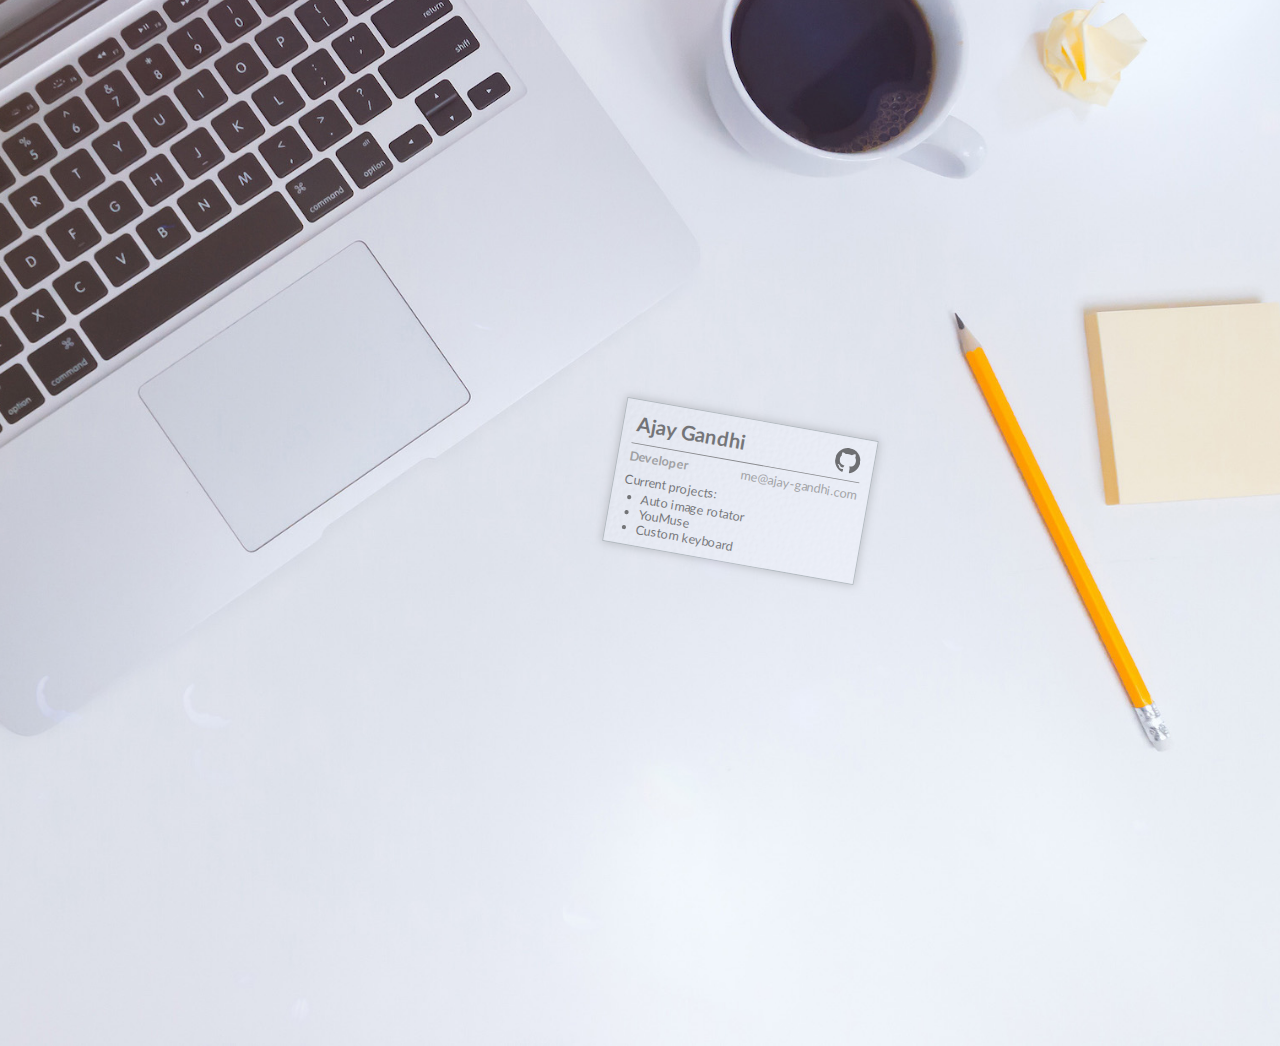
==== docs/index.html @ 326fefcb "Move from public to docs" ====
<!DOCTYPE html>
<html>
  <head>
    <title>Ajay Gandhi</title>
    <link href="https://fonts.googleapis.com/css?family=Lato" rel="stylesheet">
    <link rel="stylesheet" type="text/css" href="style.css">
  </head>
  <body>
    <div class="Root">
      <img class="Root__BackgroundImage" src="bg.jpg" />
      <div class="Root__CardContainer">
        <div class="CardContainer__CardShadow"></div>
        <div class="CardContainer__Card CardContainer__Card--stage0">
          <div class="Card__content">
            <h2 class="Card__content__title">
              Ajay Gandhi
              <a href="http://github.com/ajay-gandhi">
                <img src="github.svg" class="Card__content__github" />
              </a>
            </h2>
            <div class="Card__content__subtitle">
              <h4 class="Card__content__role">Developer</h4>
              <p class="Card__content__email">me<span class="nospam">@</span>ajay-gandhi.com</p>
            </div>
            <div class="Card__content__projects">
              <p>Current projects:</p>
              <ul class="Card__content__projectItems">
                <li><a href="http://github.com/ajay-gandhi/autorotate">Auto image rotator</a></li>
                <li><a href="http://youmuse.herokuapp.com">YouMuse</a></li>
                <li><a href="http://github.com/ajay-gandhi/qmk_firmware">Custom keyboard</a></li>
              </ul>
            </div>
          </div>
          <div class="Card__background Card__background--image"></div>
          <div class="Card__background Card__background--color"></div>
        </div>
      </div>
    </div>
    <script src="main.js"></script>
  </body>
</html>
---- docs/style.css ----
* {
  margin: 0px;
  padding: 0px;
}
body {
  height: 100vh;
  overflow: hidden;
  background: #e9eef4;
}
a {
  text-decoration: none;
  color: inherit;
}

.Root {
  position: absolute;
  transform-origin: center;
}
.Root__BackgroundImage {
  position: absolute;
  top: 0;
  left: 0;
  width: auto;
  height: auto;
  box-shadow: 0 0 20px 3px #e1e4eb;
}
.Root__CardContainer {
  position: absolute;
  top: 0;
  left: 0;
  right: 0;
  bottom: 0;
  perspective: 800px;
}
.CardContainer__Card {
  position: absolute;
  width: 300px;
  height: 171px;
  top: 850px;
  left: 1500px;
  background-color: #ebeffb;
  overflow: hidden;
  z-index: 3;

  transform-origin: center center;
  transform: rotateZ(10deg) translate(-80px, -40px);
}
.CardContainer__CardShadow {
  position: absolute;
  width: 302px;
  height: 173px;
  top: 849px;
  left: 1499px;
  background-color: #445555;
  box-shadow: 0 0 10px 1px #666;
  opacity: 0.3;
  overflow: hidden;
  z-index: 2;

  transform-origin: center center;
  transform: rotateZ(10deg) translate(-80px, -40px);
}

.Card__background {
  position: absolute;
  top: 0;
  left: 0;
  right: 0;
  bottom: 0;
  z-index: 10;
  pointer-events: none;
}
.Card__background--image {
  background: url(card.jpg);
  background-size: cover;
  transform: scale(2) rotateZ(130deg);
  opacity: 0.3;
}
.Card__background--color {
  background-color: #ebeffb;
  opacity: 0.25;
}

.Card__content {
  padding: 10px 13px;
  font-family: "Lato", Helvetica;
  color: #111;
  z-index: 5;
}
.Card__content__title {
  padding: 3px;
  border-bottom: 1px solid #333;
  display: flex;
  justify-content: space-between;
}
.Card__content__github {
  width: 30px;
  height: 30px;
}
.Card__content__github:hover {
  opacity: 0.7;
}

.Card__content__subtitle {
  color: #666;
  font-size: 15px;
  margin-top: 5px;
  display: flex;
  justify-content: space-between;
}

.Card__content__projects {
  margin-top: 10px;
  font-size: 15px;
  line-height: 18px;
}
.Card__content__projectItems {
  margin-top: 3px;
  margin-left: 23px;
}
.Card__content__projectItems a:hover {
  color: #555;
}
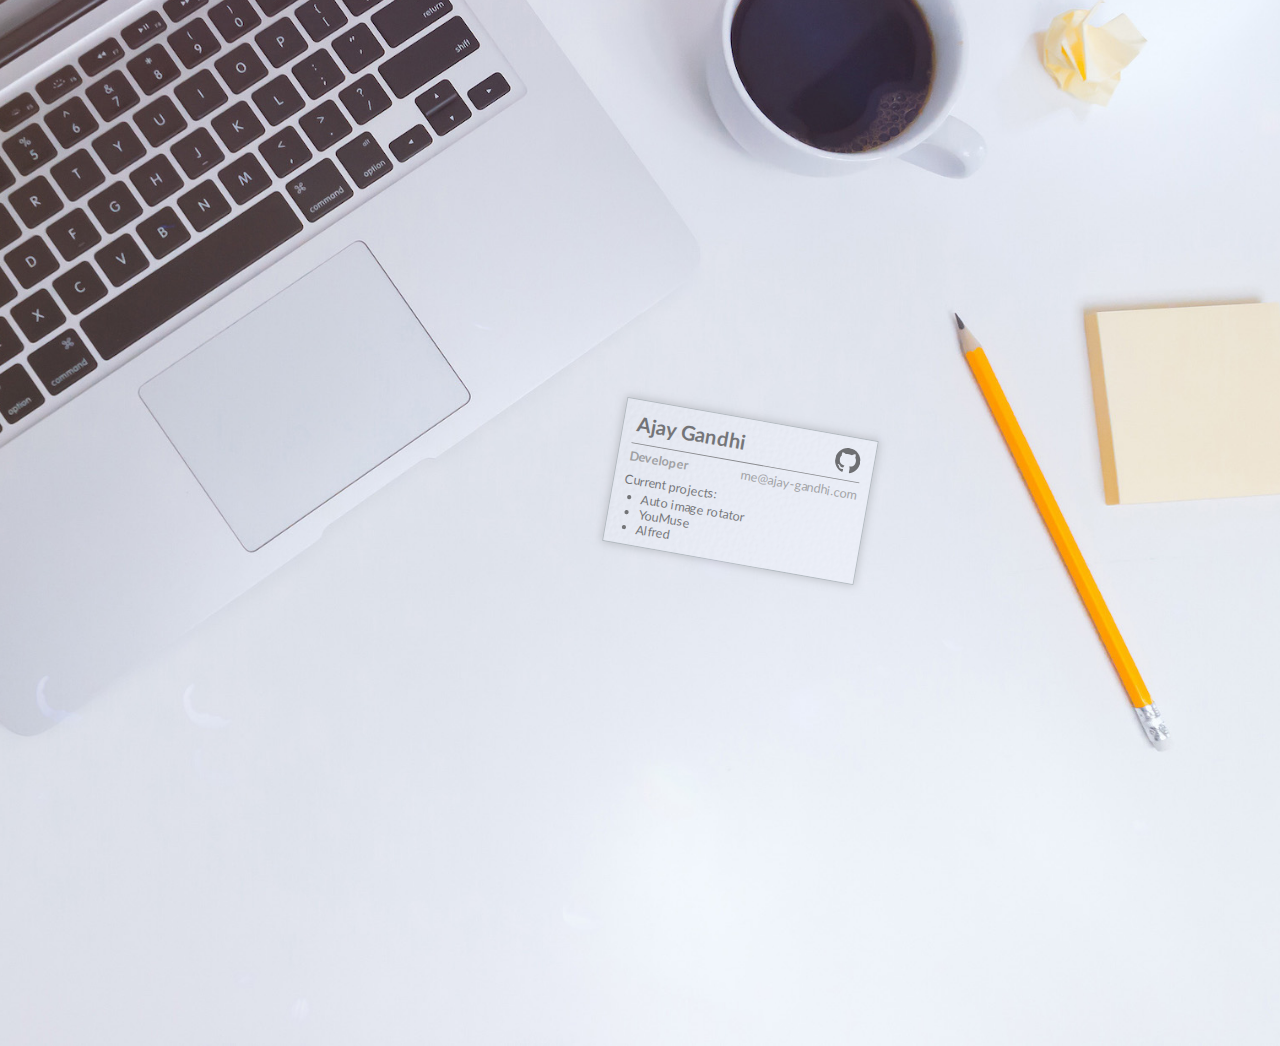
==== commit c0b60c9c: "Alfred instead of keyboard" ====
--- a/docs/index.html
+++ b/docs/index.html
@@ -26,8 +26,8 @@
               <p>Current projects:</p>
               <ul class="Card__content__projectItems">
                 <li><a href="http://github.com/ajay-gandhi/autorotate">Auto image rotator</a></li>
-                <li><a href="http://youmuse.herokuapp.com">YouMuse</a></li>
-                <li><a href="http://github.com/ajay-gandhi/qmk_firmware">Custom keyboard</a></li>
+                <li><a href="http://youmuse.ajay-gandhi.com">YouMuse</a></li>
+                <li><a href="http://github.com/ajay-gandhi/alfred4.0">Alfred</a></li>
               </ul>
             </div>
           </div>
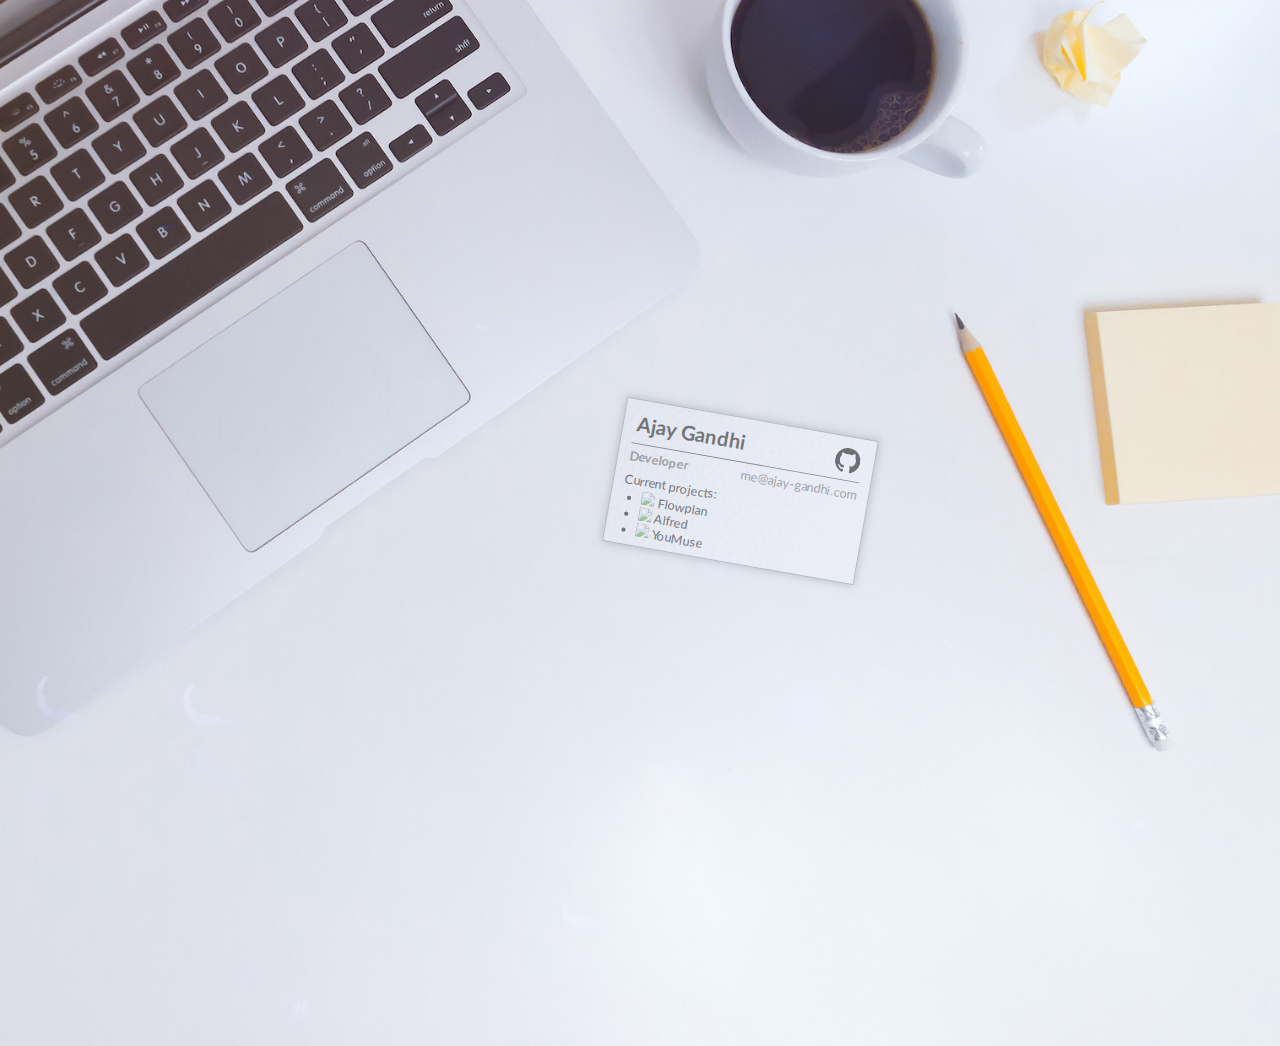
==== commit 1a84294b: "Update projects" ====
--- a/docs/index.html
+++ b/docs/index.html
@@ -25,9 +25,24 @@
             <div class="Card__content__projects">
               <p>Current projects:</p>
               <ul class="Card__content__projectItems">
-                <li><a href="http://github.com/ajay-gandhi/autorotate">Auto image rotator</a></li>
-                <li><a href="http://youmuse.ajay-gandhi.com">YouMuse</a></li>
-                <li><a href="http://github.com/ajay-gandhi/alfred4.0">Alfred</a></li>
+                <li>
+                  <a href="https://flowplan.ajay-gandhi.com">
+                    <img src="link.svg" />
+                    Flowplan
+                  </a>
+                </li>
+                <li>
+                  <a href="http://github.com/ajay-gandhi/alfred">
+                    <img src="link.svg" />
+                    Alfred
+                  </a>
+                </li>
+                </li>
+                <li>
+                  <a href="https://github.com/ajay-gandhi/youmuse">
+                    <img src="link.svg" />
+                    YouMuse
+                  </a>
               </ul>
             </div>
           </div>
